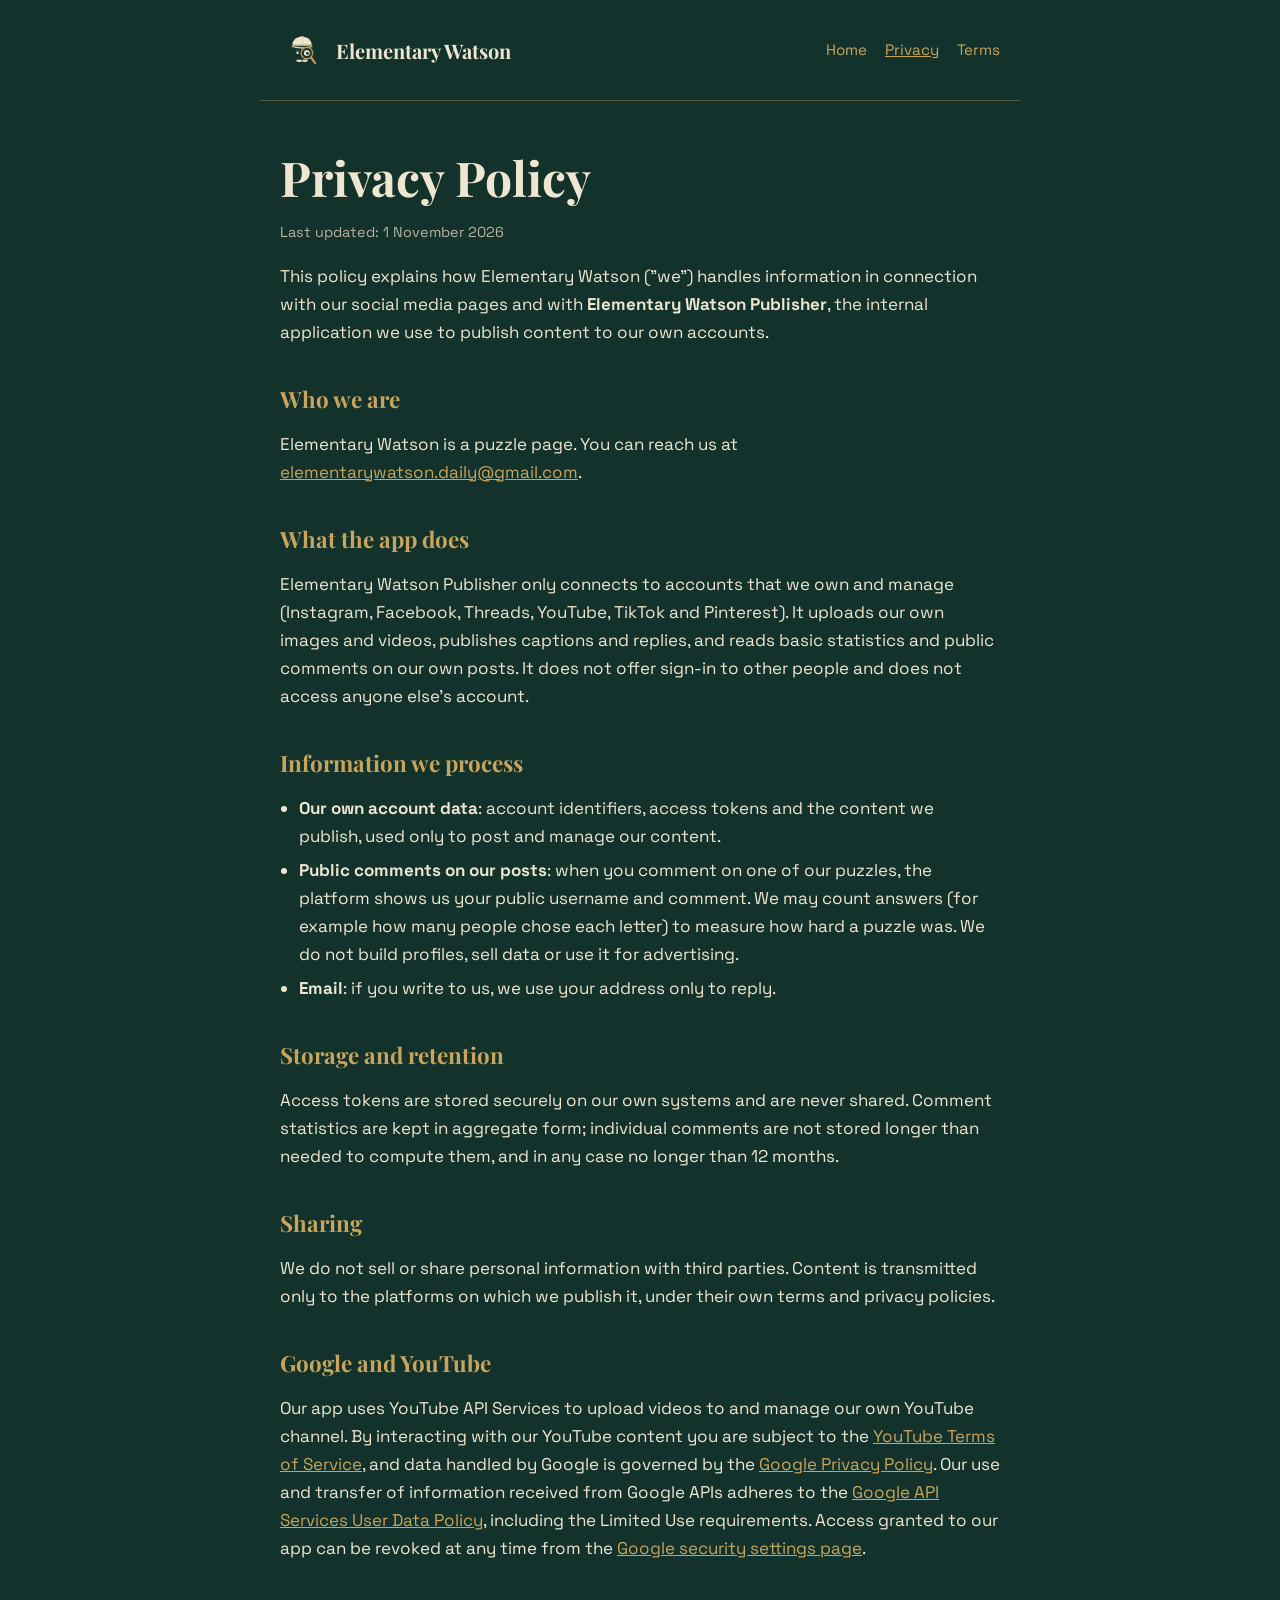
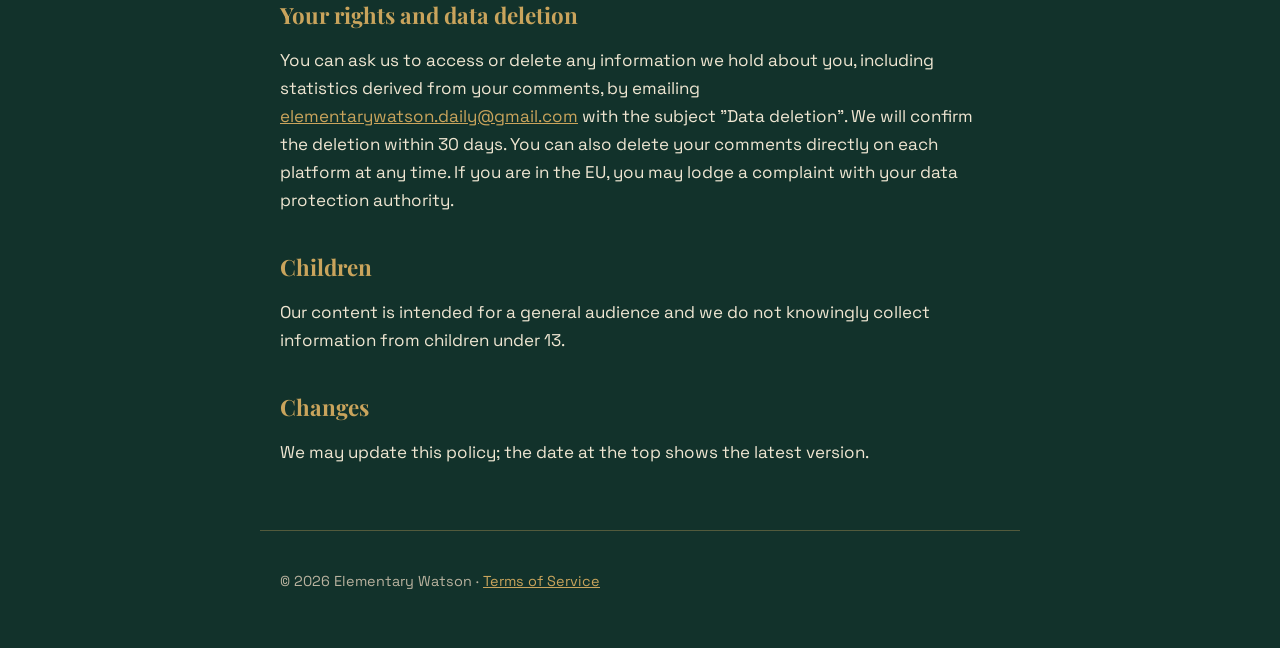
==== privacy.html @ ffa3b12d "Public pages for Elementary Watson: home, privacy, terms, TikTok callback Co-Authored-By: Claude Opu" ====
<!doctype html>
<html lang="en">
<head>
  <meta charset="utf-8">
  <meta name="viewport" content="width=device-width, initial-scale=1">
  <title>Privacy Policy · Elementary Watson</title>
  <meta name="description" content="How Elementary Watson and the Elementary Watson Publisher app handle data.">
  <link rel="icon" href="favicon.png">
  <link rel="preconnect" href="https://fonts.googleapis.com">
  <link rel="preconnect" href="https://fonts.gstatic.com" crossorigin>
  <link href="https://fonts.googleapis.com/css2?family=Playfair+Display:wght@700&family=Space+Grotesk:wght@400;500&display=swap" rel="stylesheet">
  <link rel="stylesheet" href="style.css">
</head>
<body>
  <header>
    <a class="brand" href="./"><img src="logo.png" alt="">Elementary Watson</a>
    <nav>
      <a href="./">Home</a>
      <a href="privacy.html" aria-current="page">Privacy</a>
      <a href="terms.html">Terms</a>
    </nav>
  </header>
  <main>
    <h1>Privacy Policy</h1>
    <p class="meta">Last updated: 1 November 2026</p>

    <p>This policy explains how Elementary Watson ("we") handles information in connection with
      our social media pages and with <strong>Elementary Watson Publisher</strong>, the internal
      application we use to publish content to our own accounts.</p>

    <h2>Who we are</h2>
    <p>Elementary Watson is a puzzle page. You can reach us at
      <a href="mailto:elementarywatson.daily@gmail.com">elementarywatson.daily@gmail.com</a>.</p>

    <h2>What the app does</h2>
    <p>Elementary Watson Publisher only connects to accounts that we own and manage (Instagram,
      Facebook, Threads, YouTube, TikTok and Pinterest). It uploads our own images and videos,
      publishes captions and replies, and reads basic statistics and public comments on our own
      posts. It does not offer sign-in to other people and does not access anyone else's account.</p>

    <h2>Information we process</h2>
    <ul>
      <li><strong>Our own account data</strong>: account identifiers, access tokens and the content
        we publish, used only to post and manage our content.</li>
      <li><strong>Public comments on our posts</strong>: when you comment on one of our puzzles, the
        platform shows us your public username and comment. We may count answers (for example how
        many people chose each letter) to measure how hard a puzzle was. We do not build profiles,
        sell data or use it for advertising.</li>
      <li><strong>Email</strong>: if you write to us, we use your address only to reply.</li>
    </ul>

    <h2>Storage and retention</h2>
    <p>Access tokens are stored securely on our own systems and are never shared. Comment
      statistics are kept in aggregate form; individual comments are not stored longer than needed
      to compute them, and in any case no longer than 12 months.</p>

    <h2>Sharing</h2>
    <p>We do not sell or share personal information with third parties. Content is transmitted only
      to the platforms on which we publish it, under their own terms and privacy policies.</p>

    <h2>Google and YouTube</h2>
    <p>Our app uses YouTube API Services to upload videos to and manage our own YouTube channel. By
      interacting with our YouTube content you are subject to the
      <a href="https://www.youtube.com/t/terms">YouTube Terms of Service</a>, and data handled by
      Google is governed by the <a href="https://policies.google.com/privacy">Google Privacy Policy</a>.
      Our use and transfer of information received from Google APIs adheres to the
      <a href="https://developers.google.com/terms/api-services-user-data-policy">Google API Services
      User Data Policy</a>, including the Limited Use requirements. Access granted to our app can be
      revoked at any time from the
      <a href="https://myaccount.google.com/permissions">Google security settings page</a>.</p>

    <h2>Your rights and data deletion</h2>
    <p>You can ask us to access or delete any information we hold about you, including statistics
      derived from your comments, by emailing
      <a href="mailto:elementarywatson.daily@gmail.com">elementarywatson.daily@gmail.com</a> with the
      subject "Data deletion". We will confirm the deletion within 30 days. You can also delete your
      comments directly on each platform at any time. If you are in the EU, you may lodge a complaint
      with your data protection authority.</p>

    <h2>Children</h2>
    <p>Our content is intended for a general audience and we do not knowingly collect information
      from children under 13.</p>

    <h2>Changes</h2>
    <p>We may update this policy; the date at the top shows the latest version.</p>
  </main>
  <footer>
    <p>© 2026 Elementary Watson · <a href="terms.html">Terms of Service</a></p>
  </footer>
</body>
</html>
---- style.css ----
:root {
  --bg: #12322b;
  --paper: #efe6d2;
  --accent: #c9a45c;
  --muted: #b9b29f;
  --line: rgba(201, 164, 92, 0.35);
}

* { box-sizing: border-box; }

html { -webkit-text-size-adjust: 100%; }

body {
  margin: 0;
  background: var(--bg);
  color: var(--paper);
  font-family: "Space Grotesk", system-ui, -apple-system, "Segoe UI", sans-serif;
  font-size: 17px;
  line-height: 1.65;
}

main, header, footer {
  max-width: 760px;
  margin: 0 auto;
  padding: 0 20px;
}

header {
  display: flex;
  align-items: center;
  justify-content: space-between;
  gap: 16px;
  padding-top: 28px;
  padding-bottom: 28px;
  border-bottom: 1px solid var(--line);
}

.brand {
  display: flex;
  align-items: center;
  gap: 12px;
  color: var(--paper);
  text-decoration: none;
  font-family: "Playfair Display", Georgia, serif;
  font-size: 1.25rem;
  font-weight: 700;
}

.brand img { width: 44px; height: 44px; }

nav { display: flex; gap: 18px; flex-wrap: wrap; }

nav a, footer a, main a { color: var(--accent); }

nav a { text-decoration: none; font-size: 0.95rem; }

nav a:hover, nav a[aria-current="page"] { text-decoration: underline; }

h1, h2 {
  font-family: "Playfair Display", Georgia, serif;
  line-height: 1.2;
  color: var(--paper);
}

h1 { font-size: clamp(2rem, 6vw, 3rem); margin: 48px 0 12px; }

h2 { font-size: 1.4rem; margin: 40px 0 8px; color: var(--accent); }

.lead { font-size: 1.15rem; color: var(--paper); }

.meta { color: var(--muted); font-size: 0.9rem; }

.hero { text-align: center; padding: 40px 0 8px; }

.hero img { width: 160px; height: 160px; }

.hero h1 { margin-top: 16px; }

.card {
  border: 1px solid var(--line);
  border-radius: 14px;
  padding: 20px 24px;
  margin: 28px 0;
}

ul { padding-left: 1.2rem; }

li { margin: 6px 0; }

footer {
  margin-top: 64px;
  padding-top: 24px;
  padding-bottom: 40px;
  border-top: 1px solid var(--line);
  color: var(--muted);
  font-size: 0.9rem;
}

@media (max-width: 560px) {
  header { flex-direction: column; align-items: flex-start; }
}
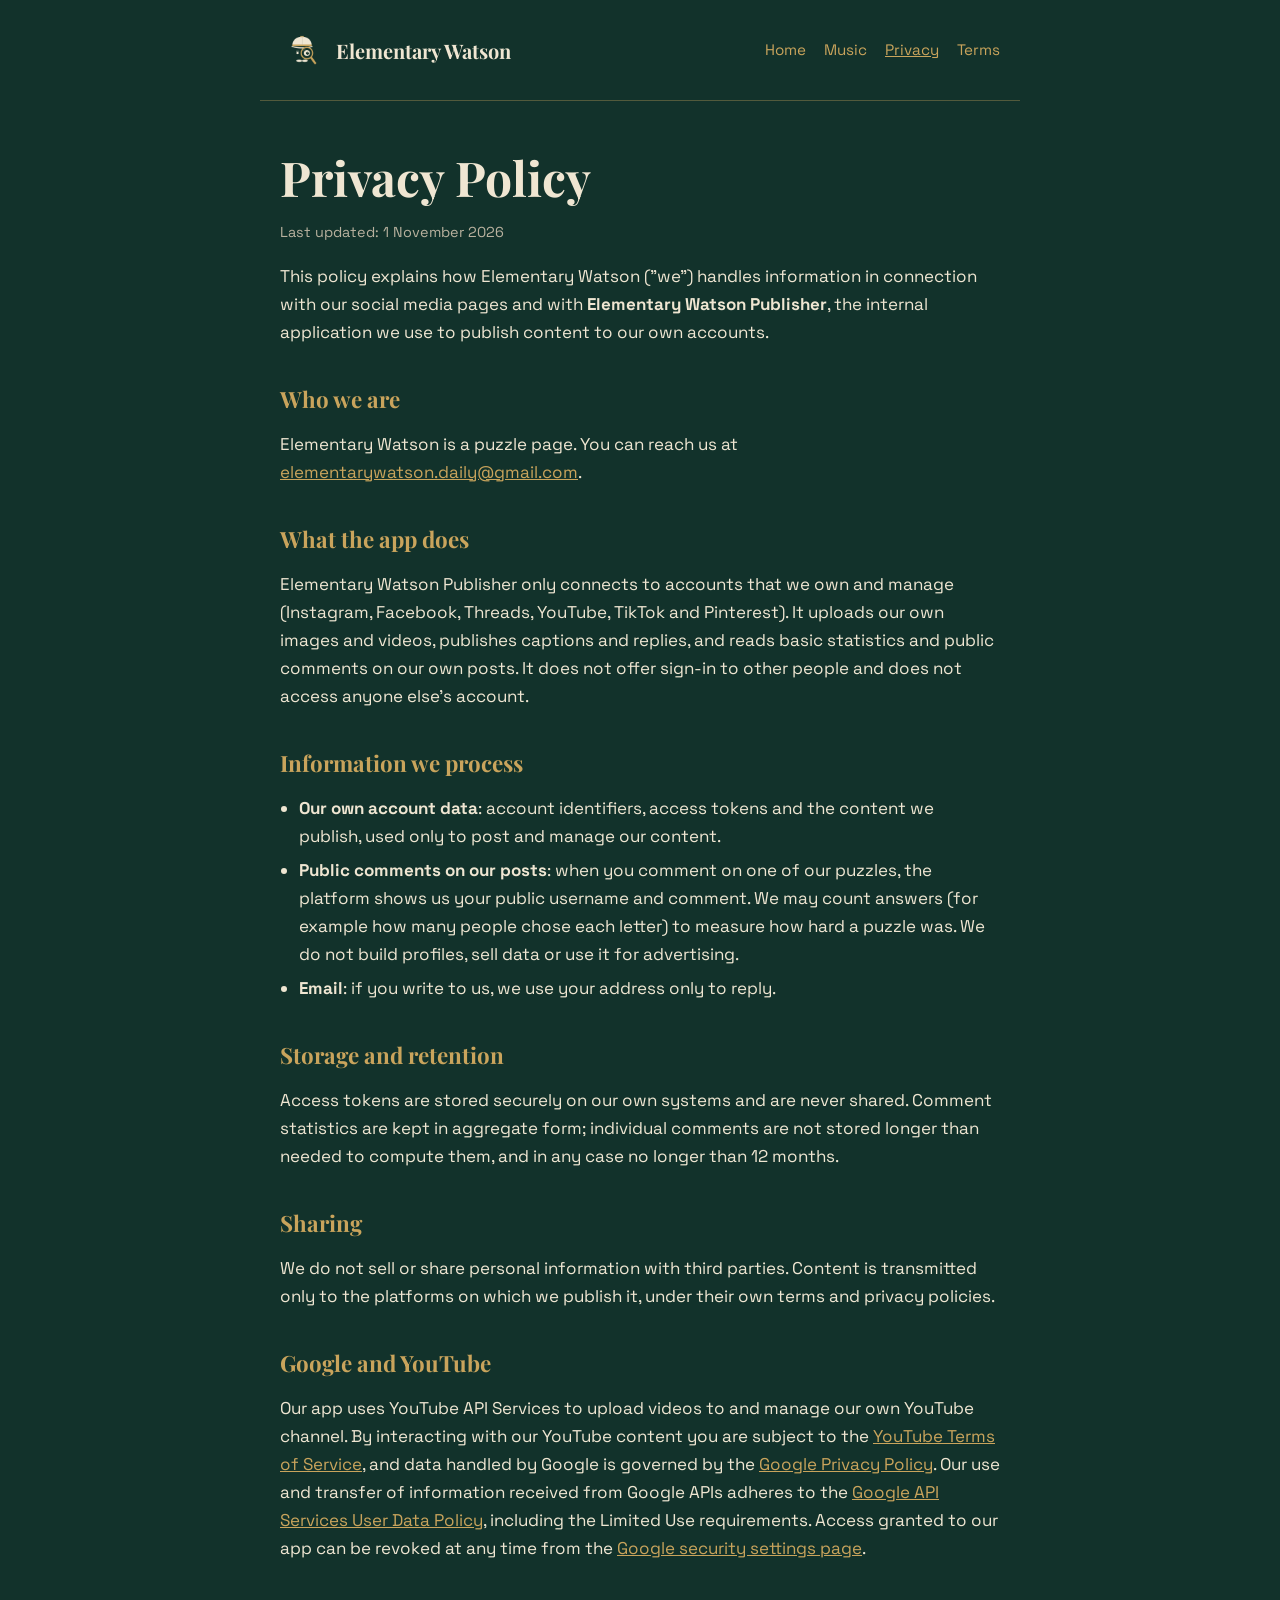
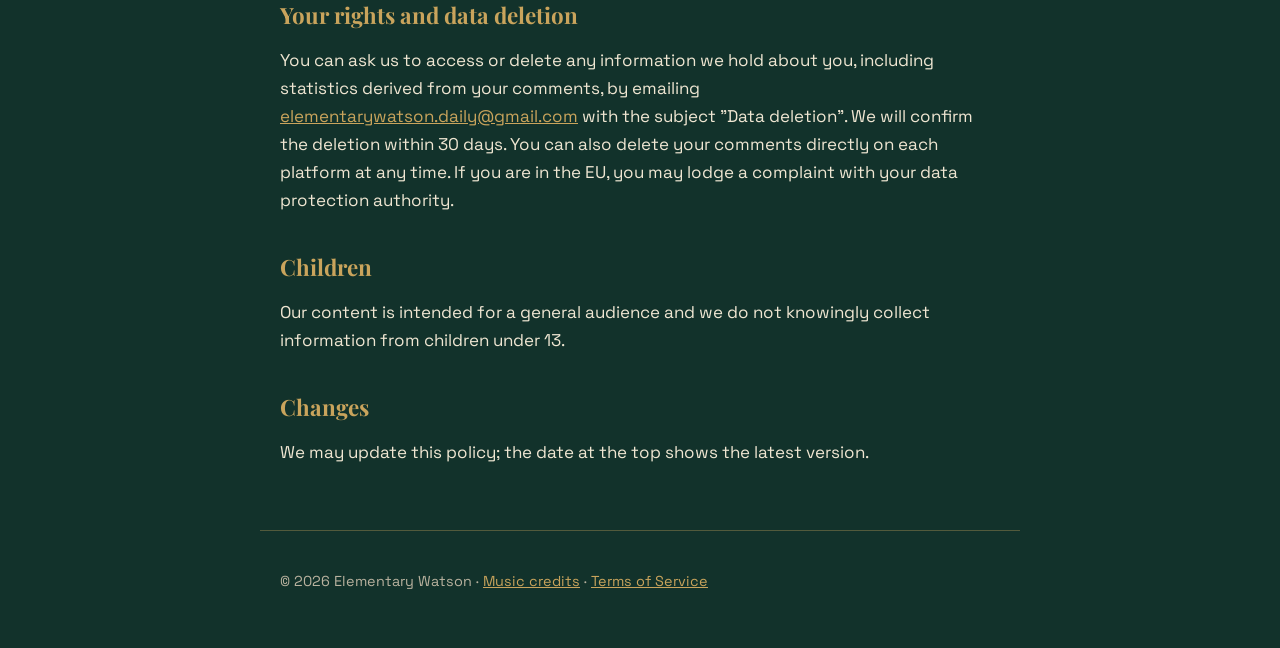
==== commit 9e0a996e: "Add music credits page (Kevin MacLeod, CC BY 4.0)" ====
--- a/privacy.html
+++ b/privacy.html
@@ -16,6 +16,7 @@
     <a class="brand" href="./"><img src="logo.png" alt="">Elementary Watson</a>
     <nav>
       <a href="./">Home</a>
+      <a href="credits.html">Music</a>
       <a href="privacy.html" aria-current="page">Privacy</a>
       <a href="terms.html">Terms</a>
     </nav>
@@ -69,7 +70,7 @@
       revoked at any time from the
       <a href="https://myaccount.google.com/permissions">Google security settings page</a>.</p>
 
-    <h2>Your rights and data deletion</h2>
+    <h2 id="data-deletion">Your rights and data deletion</h2>
     <p>You can ask us to access or delete any information we hold about you, including statistics
       derived from your comments, by emailing
       <a href="mailto:elementarywatson.daily@gmail.com">elementarywatson.daily@gmail.com</a> with the
@@ -85,7 +86,7 @@
     <p>We may update this policy; the date at the top shows the latest version.</p>
   </main>
   <footer>
-    <p>© 2026 Elementary Watson · <a href="terms.html">Terms of Service</a></p>
+    <p>© 2026 Elementary Watson · <a href="credits.html">Music credits</a> · <a href="terms.html">Terms of Service</a></p>
   </footer>
 </body>
 </html>
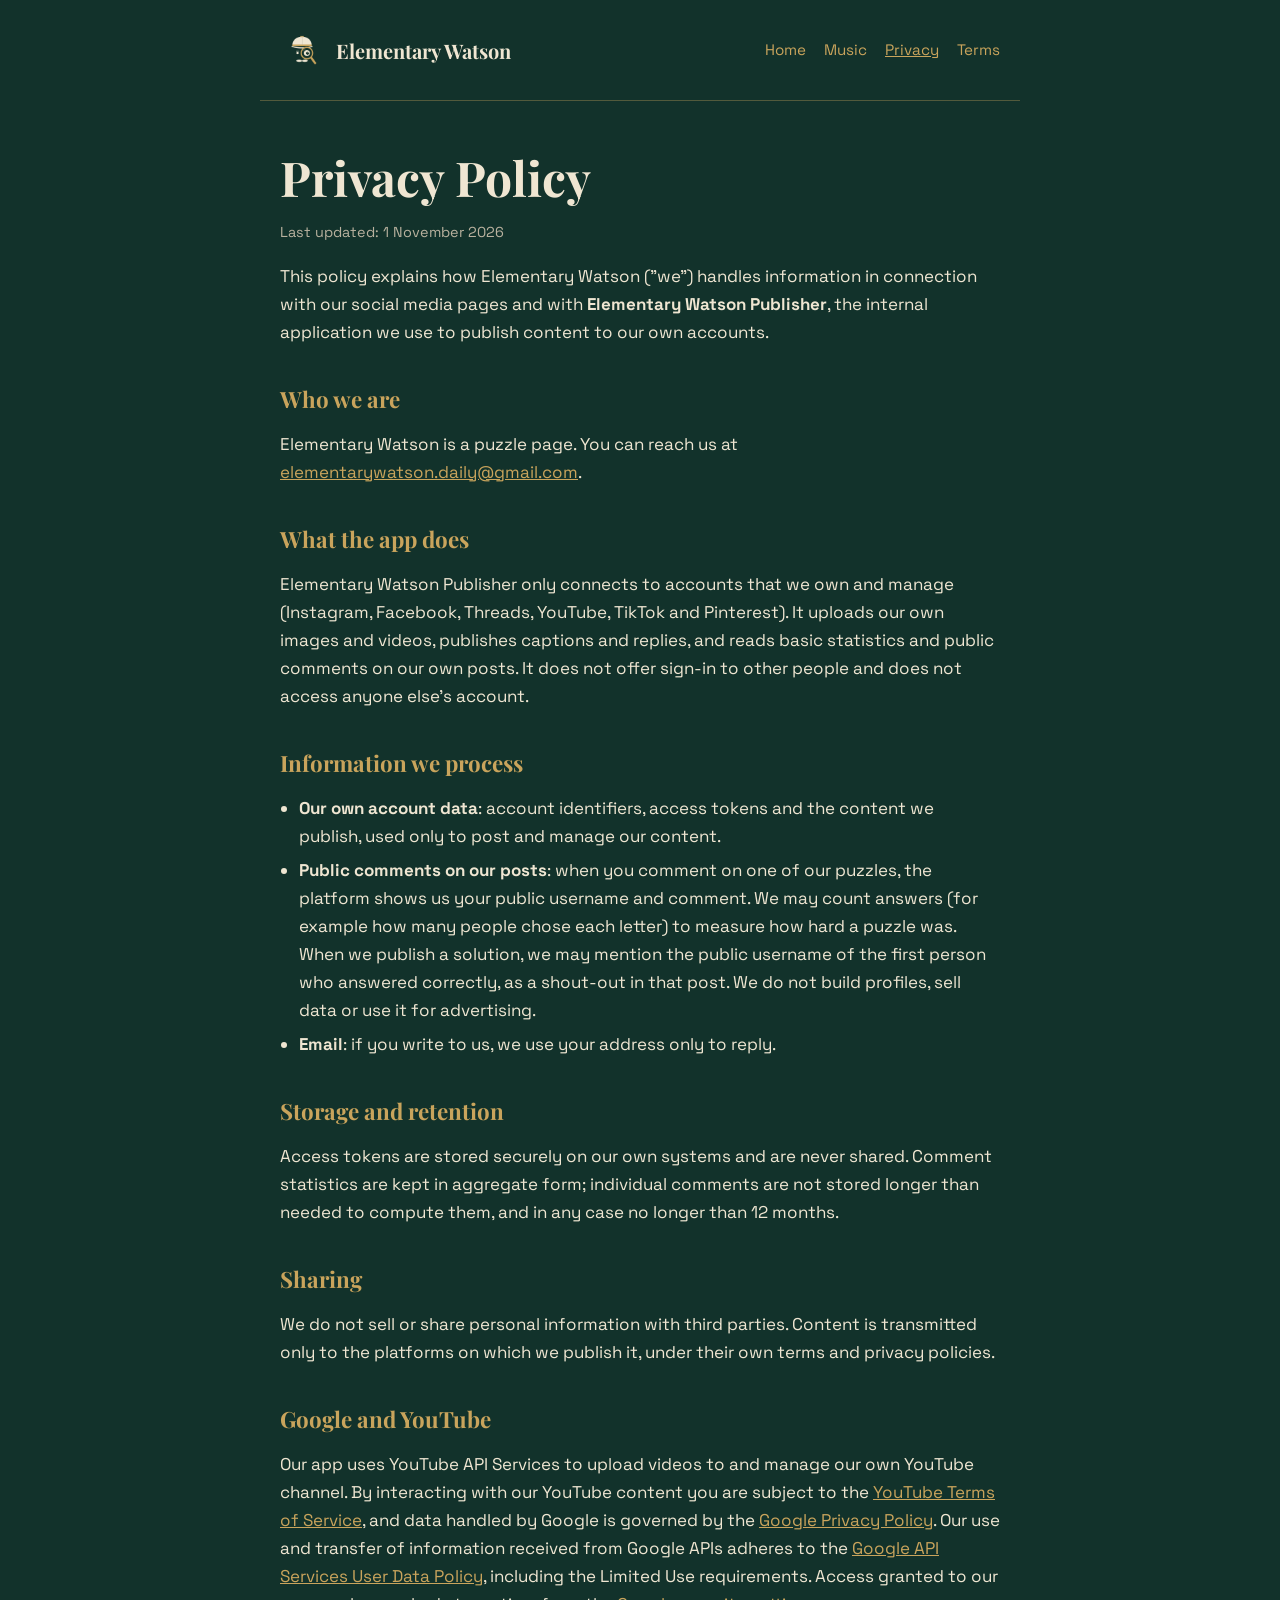
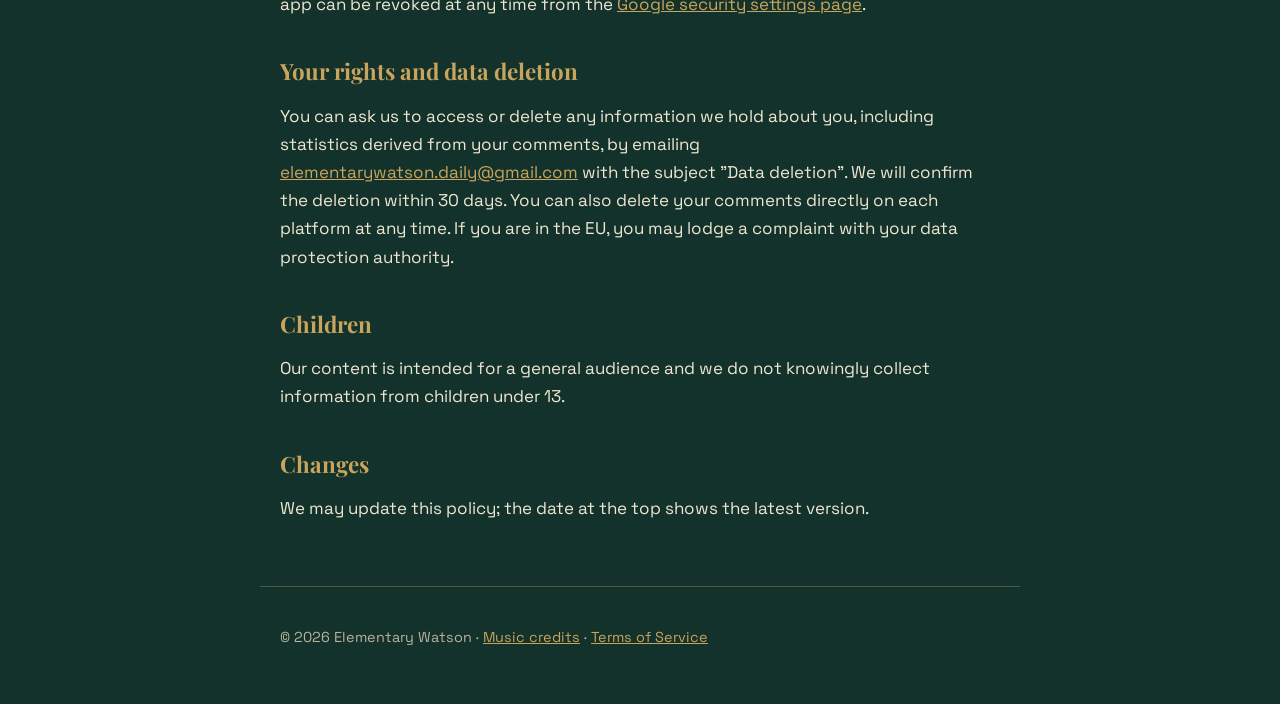
==== commit 79a02aca: "Privacy: mention the first-correct-answer shout-out" ====
--- a/privacy.html
+++ b/privacy.html
@@ -45,8 +45,9 @@
         we publish, used only to post and manage our content.</li>
       <li><strong>Public comments on our posts</strong>: when you comment on one of our puzzles, the
         platform shows us your public username and comment. We may count answers (for example how
-        many people chose each letter) to measure how hard a puzzle was. We do not build profiles,
-        sell data or use it for advertising.</li>
+        many people chose each letter) to measure how hard a puzzle was. When we publish a solution,
+        we may mention the public username of the first person who answered correctly, as a
+        shout-out in that post. We do not build profiles, sell data or use it for advertising.</li>
       <li><strong>Email</strong>: if you write to us, we use your address only to reply.</li>
     </ul>
 
